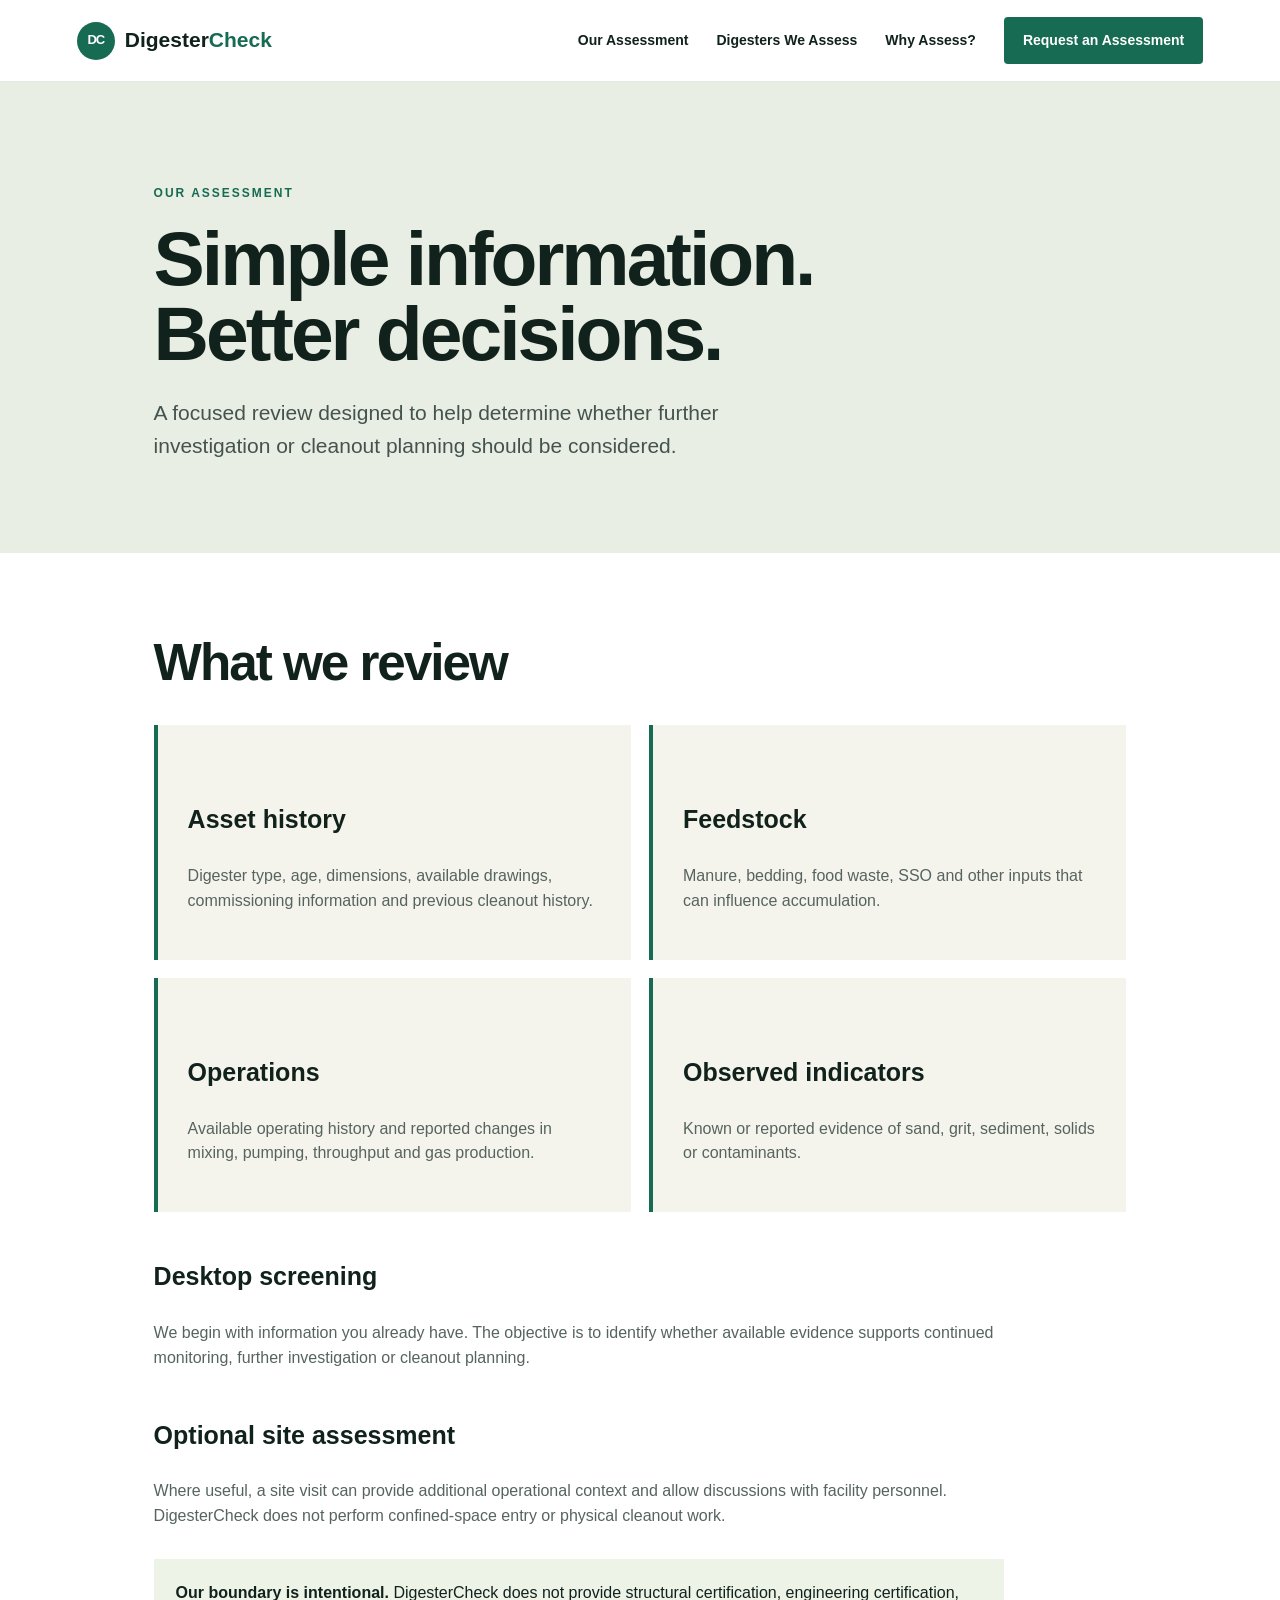
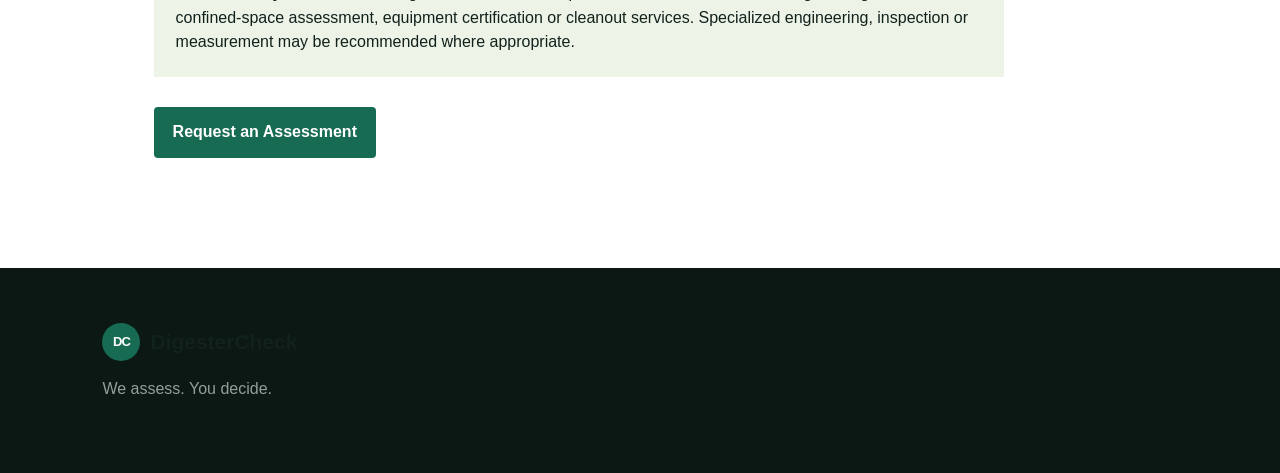
==== assessment.html @ 58076049 "Build DigesterCheck v1 website" ====
<!doctype html><html lang="en"><head><meta charset="utf-8"><meta name="viewport" content="width=device-width,initial-scale=1"><title>Our Assessment | DigesterCheck</title><link rel="stylesheet" href="styles.css"></head><body><header><a class="brand" href="index.html"><span class="mark">DC</span><span>Digester<span>Check</span></span></a><button class="menu">☰</button><nav><a href="assessment.html">Our Assessment</a><a href="digesters.html">Digesters We Assess</a><a href="why.html">Why Assess?</a><a class="navcta" href="request.html">Request an Assessment</a></nav></header><section class="pagehero"><p class="eyebrow">Our Assessment</p><h1>Simple information.<br>Better decisions.</h1><p class="lead">A focused review designed to help determine whether further investigation or cleanout planning should be considered.</p></section><main class="content"><h2>What we review</h2><div class="cards"><div class="card"><h3>Asset history</h3><p>Digester type, age, dimensions, available drawings, commissioning information and previous cleanout history.</p></div><div class="card"><h3>Feedstock</h3><p>Manure, bedding, food waste, SSO and other inputs that can influence accumulation.</p></div><div class="card"><h3>Operations</h3><p>Available operating history and reported changes in mixing, pumping, throughput and gas production.</p></div><div class="card"><h3>Observed indicators</h3><p>Known or reported evidence of sand, grit, sediment, solids or contaminants.</p></div></div><h3>Desktop screening</h3><p>We begin with information you already have. The objective is to identify whether available evidence supports continued monitoring, further investigation or cleanout planning.</p><h3>Optional site assessment</h3><p>Where useful, a site visit can provide additional operational context and allow discussions with facility personnel. DigesterCheck does not perform confined-space entry or physical cleanout work.</p><div class="note"><strong>Our boundary is intentional.</strong> DigesterCheck does not provide structural certification, engineering certification, confined-space assessment, equipment certification or cleanout services. Specialized engineering, inspection or measurement may be recommended where appropriate.</div><a class="btn" href="request.html">Request an Assessment</a></main><footer><div class="brand"><span class="mark">DC</span><span>DigesterCheck</span></div><p>We assess. You decide.</p></footer><script src="script.js"></script></body></html>
---- styles.css ----
:root{--ink:#11221d;--green:#176b52;--lime:#b9d96b;--cream:#f5f4ec;--white:#fff;--muted:#65736e}*{box-sizing:border-box}body{margin:0;font-family:Arial,Helvetica,sans-serif;color:var(--ink);background:var(--cream);line-height:1.55}header{height:82px;display:flex;align-items:center;justify-content:space-between;padding:0 6vw;background:#fff;border-bottom:1px solid #e6e8e3;position:sticky;top:0;z-index:10}.brand{display:flex;align-items:center;gap:10px;font-size:21px;font-weight:800;text-decoration:none;color:var(--ink)}.brand>span:last-child span{color:var(--green)}.mark{display:grid;place-items:center;width:38px;height:38px;border-radius:50%;background:var(--green);color:#fff;font-size:13px;letter-spacing:-1px}nav{display:flex;align-items:center;gap:28px}nav a{color:var(--ink);text-decoration:none;font-size:14px;font-weight:700}.navcta,.btn{background:var(--green);color:#fff!important;padding:13px 19px;border-radius:4px;text-decoration:none;font-weight:700;display:inline-block}.menu{display:none;background:none;border:0;font-size:24px}.hero{min-height:690px;padding:100px 8vw;display:grid;grid-template-columns:1.15fr .85fr;gap:7vw;align-items:center;background:linear-gradient(115deg,#f5f4ec 65%,#e7eddf 65%)}.eyebrow{text-transform:uppercase;letter-spacing:2px;color:var(--green);font-size:12px;font-weight:800}h1{font-size:clamp(46px,6vw,82px);line-height:.98;letter-spacing:-3px;margin:18px 0 26px;max-width:900px}h2{font-size:clamp(32px,4vw,54px);line-height:1.08;letter-spacing:-2px;margin:12px 0 24px}.lead{font-size:21px;max-width:650px;color:#44534e}.actions{display:flex;align-items:center;gap:25px;margin:35px 0}.textlink{font-weight:800;color:var(--ink)}.trust{display:flex;gap:25px;flex-wrap:wrap;color:var(--muted);font-size:13px}.trust span:before{content:"✓";color:var(--green);font-weight:bold;margin-right:7px}.hero-card{background:#fff;padding:32px;box-shadow:0 18px 55px #183b2920}.tank{height:330px;border:8px solid #263e35;border-radius:80px 80px 18px 18px;overflow:hidden;display:flex;flex-direction:column;text-align:center;font-size:11px;font-weight:bold;letter-spacing:1px}.tank div{display:grid;place-items:center}.gas{height:22%;background:#eef3e7}.active{height:55%;background:#c8dfae}.sediment{height:23%;background:#786e55;color:white}.intro{padding:110px 14vw;text-align:center;background:#fff}.intro>p:last-child{max-width:850px;margin:auto;font-size:18px;color:var(--muted)}.grid3{display:grid;grid-template-columns:repeat(3,1fr);padding:70px 8vw 110px;gap:1px}.grid3 article{background:#fff;padding:45px}.grid3 b{color:var(--green)}.grid3 h3{font-size:26px}.band{background:var(--ink);color:#fff;padding:85px 8vw;display:grid;grid-template-columns:1fr 1fr;gap:60px;align-items:center}.band .eyebrow{color:var(--lime)}.tags{display:flex;flex-wrap:wrap;gap:10px}.tags span{border:1px solid #ffffff40;padding:12px 16px;border-radius:30px}.cta{text-align:center;padding:110px 8vw}.cta p:not(.eyebrow){max-width:700px;margin:0 auto 30px;color:var(--muted)}footer{background:#0b1814;color:#dbe2df;padding:55px 8vw}footer p,footer small{color:#91a09b}footer small{display:block;max-width:900px;margin-top:30px}.pagehero{padding:90px 12vw 70px;background:#e9eee4}.content{padding:70px 12vw 110px;background:#fff}.content h3{font-size:25px;margin-top:45px}.content p,.content li{max-width:850px;color:#56645f}.cards{display:grid;grid-template-columns:repeat(2,1fr);gap:18px;margin-top:35px}.card{padding:30px;background:var(--cream);border-left:4px solid var(--green)}form{max-width:850px;display:grid;grid-template-columns:1fr 1fr;gap:18px}.field{display:flex;flex-direction:column;gap:7px}.field.full{grid-column:1/-1}label{font-weight:700;font-size:14px}input,select,textarea{padding:14px;border:1px solid #cfd5d1;background:#fff;font:inherit}textarea{min-height:120px}.note{background:#eef3e7;padding:22px;margin:30px 0;max-width:850px}.form-status{margin-top:15px;font-weight:700}.btnbutton{border:0;cursor:pointer;font-size:15px}@media(max-width:850px){header{padding:0 5vw}.menu{display:block}nav{display:none;position:absolute;top:82px;left:0;right:0;background:#fff;padding:25px;flex-direction:column;align-items:flex-start}nav.open{display:flex}.hero{grid-template-columns:1fr;padding:70px 6vw;background:var(--cream)}.hero-card{max-width:500px}.intro,.content,.pagehero{padding-left:7vw;padding-right:7vw}.grid3,.band{grid-template-columns:1fr}.grid3{padding:50px 6vw}.cards,form{grid-template-columns:1fr}.field.full{grid-column:auto}h1{letter-spacing:-2px}}
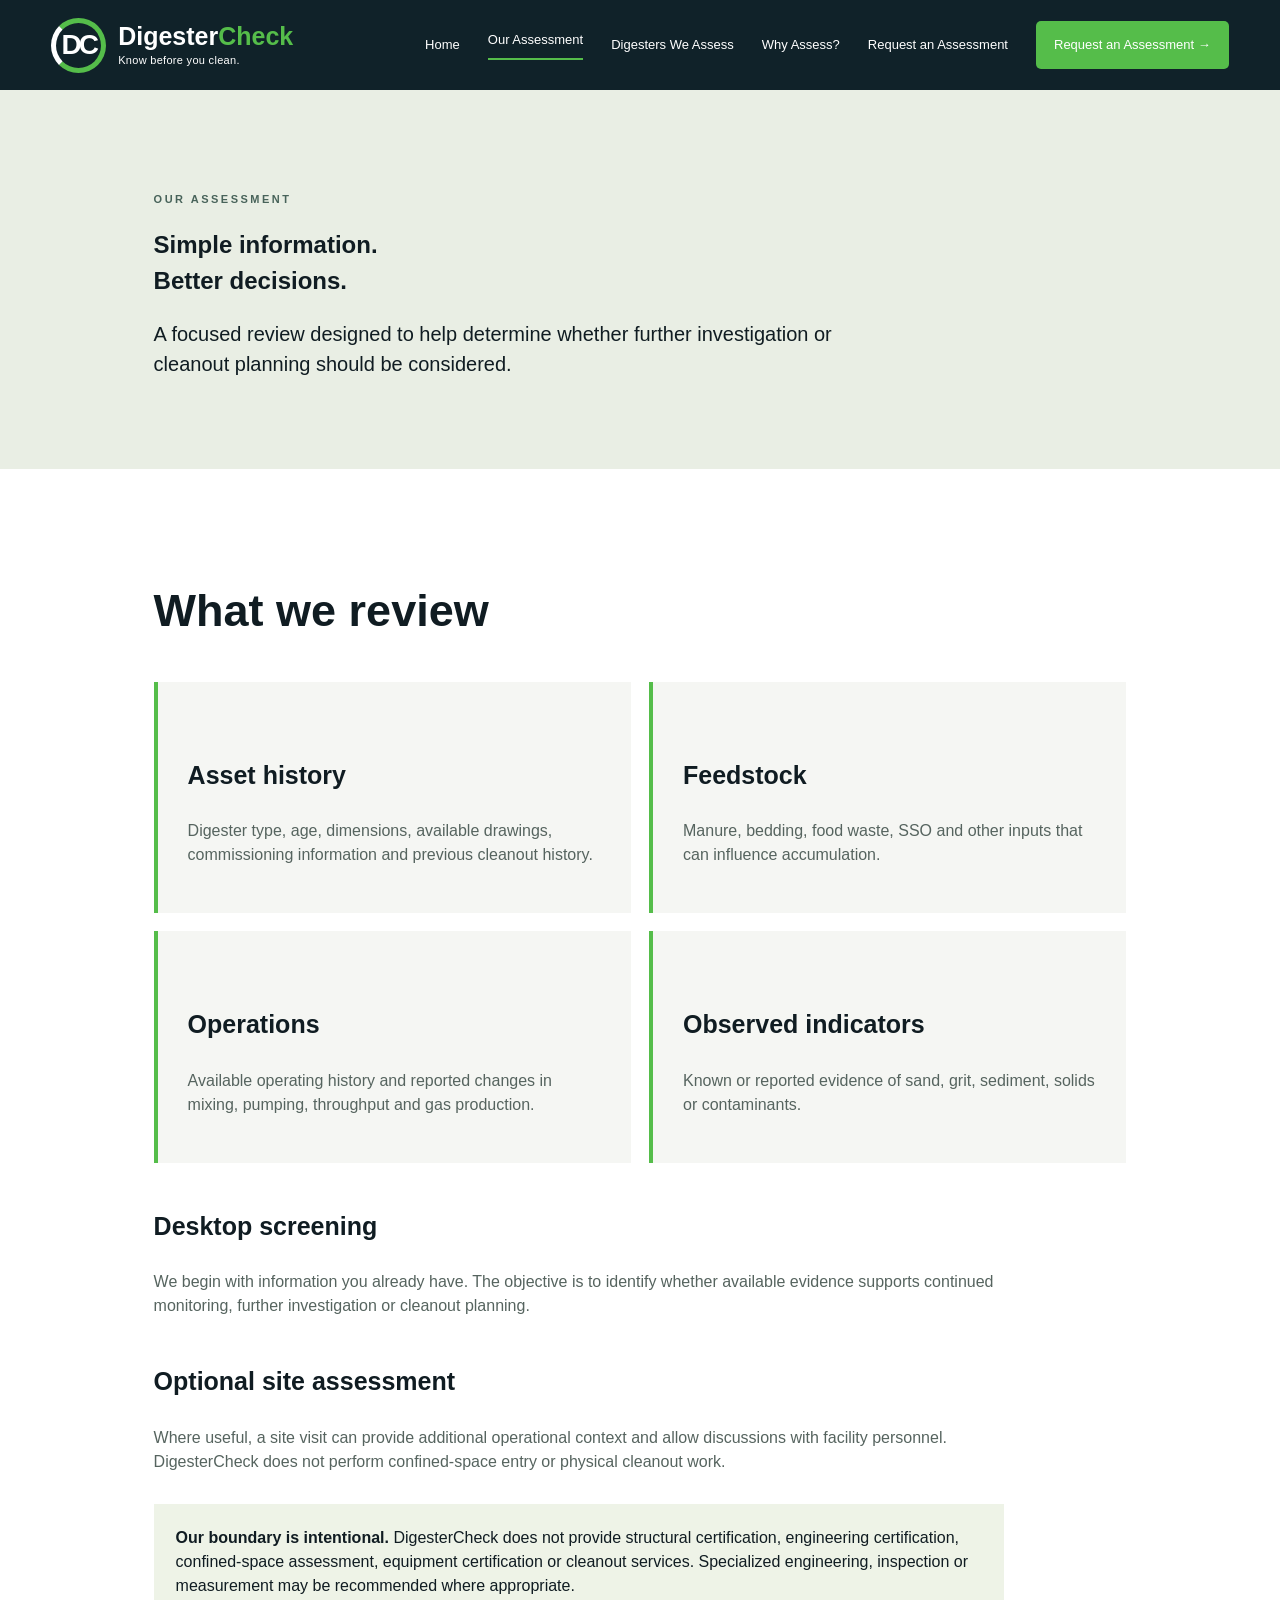
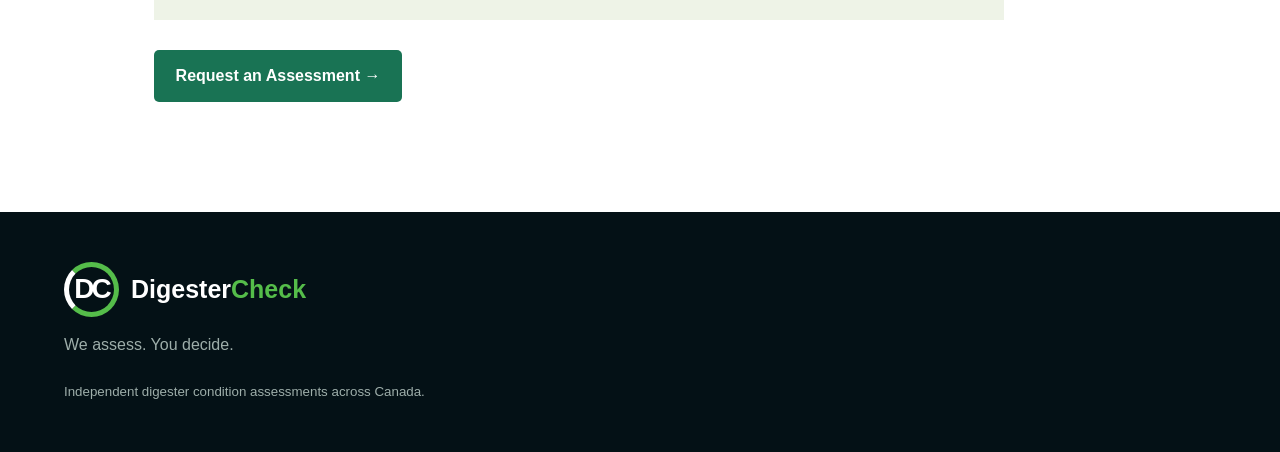
==== commit 076958f1: "Align all pages with DigesterCheck visual system" ====
--- a/assessment.html
+++ b/assessment.html
@@ -1 +1 @@
-<!doctype html><html lang="en"><head><meta charset="utf-8"><meta name="viewport" content="width=device-width,initial-scale=1"><title>Our Assessment | DigesterCheck</title><link rel="stylesheet" href="styles.css"></head><body><header><a class="brand" href="index.html"><span class="mark">DC</span><span>Digester<span>Check</span></span></a><button class="menu">☰</button><nav><a href="assessment.html">Our Assessment</a><a href="digesters.html">Digesters We Assess</a><a href="why.html">Why Assess?</a><a class="navcta" href="request.html">Request an Assessment</a></nav></header><section class="pagehero"><p class="eyebrow">Our Assessment</p><h1>Simple information.<br>Better decisions.</h1><p class="lead">A focused review designed to help determine whether further investigation or cleanout planning should be considered.</p></section><main class="content"><h2>What we review</h2><div class="cards"><div class="card"><h3>Asset history</h3><p>Digester type, age, dimensions, available drawings, commissioning information and previous cleanout history.</p></div><div class="card"><h3>Feedstock</h3><p>Manure, bedding, food waste, SSO and other inputs that can influence accumulation.</p></div><div class="card"><h3>Operations</h3><p>Available operating history and reported changes in mixing, pumping, throughput and gas production.</p></div><div class="card"><h3>Observed indicators</h3><p>Known or reported evidence of sand, grit, sediment, solids or contaminants.</p></div></div><h3>Desktop screening</h3><p>We begin with information you already have. The objective is to identify whether available evidence supports continued monitoring, further investigation or cleanout planning.</p><h3>Optional site assessment</h3><p>Where useful, a site visit can provide additional operational context and allow discussions with facility personnel. DigesterCheck does not perform confined-space entry or physical cleanout work.</p><div class="note"><strong>Our boundary is intentional.</strong> DigesterCheck does not provide structural certification, engineering certification, confined-space assessment, equipment certification or cleanout services. Specialized engineering, inspection or measurement may be recommended where appropriate.</div><a class="btn" href="request.html">Request an Assessment</a></main><footer><div class="brand"><span class="mark">DC</span><span>DigesterCheck</span></div><p>We assess. You decide.</p></footer><script src="script.js"></script></body></html>+<!doctype html><html lang="en"><head><meta charset="utf-8"><meta name="viewport" content="width=device-width,initial-scale=1"><title>Our Assessment | DigesterCheck</title><link rel="stylesheet" href="styles.css"></head><body><header class="top"><a class="brand" href="index.html"><span class="dc">DC</span><span class="brandwords">Digester<span>Check</span><small>Know before you clean.</small></span></a><button class="menu" aria-label="Menu">☰</button><nav><a href="index.html">Home</a><a class="active" href="assessment.html">Our Assessment</a><a href="digesters.html">Digesters We Assess</a><a href="why.html">Why Assess?</a><a href="request.html">Request an Assessment</a><a class="navcta" href="request.html">Request an Assessment →</a></nav></header><section class="pagehero"><p class="eyebrow">Our Assessment</p><h1>Simple information.<br>Better decisions.</h1><p class="lead">A focused review designed to help determine whether further investigation or cleanout planning should be considered.</p></section><main class="content"><h2>What we review</h2><div class="cards"><div class="card"><h3>Asset history</h3><p>Digester type, age, dimensions, available drawings, commissioning information and previous cleanout history.</p></div><div class="card"><h3>Feedstock</h3><p>Manure, bedding, food waste, SSO and other inputs that can influence accumulation.</p></div><div class="card"><h3>Operations</h3><p>Available operating history and reported changes in mixing, pumping, throughput and gas production.</p></div><div class="card"><h3>Observed indicators</h3><p>Known or reported evidence of sand, grit, sediment, solids or contaminants.</p></div></div><h3>Desktop screening</h3><p>We begin with information you already have. The objective is to identify whether available evidence supports continued monitoring, further investigation or cleanout planning.</p><h3>Optional site assessment</h3><p>Where useful, a site visit can provide additional operational context and allow discussions with facility personnel. DigesterCheck does not perform confined-space entry or physical cleanout work.</p><div class="note"><strong>Our boundary is intentional.</strong> DigesterCheck does not provide structural certification, engineering certification, confined-space assessment, equipment certification or cleanout services. Specialized engineering, inspection or measurement may be recommended where appropriate.</div><a class="btn" href="request.html">Request an Assessment →</a></main><footer><div class="brand"><span class="dc">DC</span><span class="brandwords">Digester<span>Check</span></span></div><p>We assess. You decide.</p><small>Independent digester condition assessments across Canada.</small></footer><script src="script.js"></script></body></html>
--- a/styles.css
+++ b/styles.css
@@ -1 +1 @@
-:root{--ink:#11221d;--green:#176b52;--lime:#b9d96b;--cream:#f5f4ec;--white:#fff;--muted:#65736e}*{box-sizing:border-box}body{margin:0;font-family:Arial,Helvetica,sans-serif;color:var(--ink);background:var(--cream);line-height:1.55}header{height:82px;display:flex;align-items:center;justify-content:space-between;padding:0 6vw;background:#fff;border-bottom:1px solid #e6e8e3;position:sticky;top:0;z-index:10}.brand{display:flex;align-items:center;gap:10px;font-size:21px;font-weight:800;text-decoration:none;color:var(--ink)}.brand>span:last-child span{color:var(--green)}.mark{display:grid;place-items:center;width:38px;height:38px;border-radius:50%;background:var(--green);color:#fff;font-size:13px;letter-spacing:-1px}nav{display:flex;align-items:center;gap:28px}nav a{color:var(--ink);text-decoration:none;font-size:14px;font-weight:700}.navcta,.btn{background:var(--green);color:#fff!important;padding:13px 19px;border-radius:4px;text-decoration:none;font-weight:700;display:inline-block}.menu{display:none;background:none;border:0;font-size:24px}.hero{min-height:690px;padding:100px 8vw;display:grid;grid-template-columns:1.15fr .85fr;gap:7vw;align-items:center;background:linear-gradient(115deg,#f5f4ec 65%,#e7eddf 65%)}.eyebrow{text-transform:uppercase;letter-spacing:2px;color:var(--green);font-size:12px;font-weight:800}h1{font-size:clamp(46px,6vw,82px);line-height:.98;letter-spacing:-3px;margin:18px 0 26px;max-width:900px}h2{font-size:clamp(32px,4vw,54px);line-height:1.08;letter-spacing:-2px;margin:12px 0 24px}.lead{font-size:21px;max-width:650px;color:#44534e}.actions{display:flex;align-items:center;gap:25px;margin:35px 0}.textlink{font-weight:800;color:var(--ink)}.trust{display:flex;gap:25px;flex-wrap:wrap;color:var(--muted);font-size:13px}.trust span:before{content:"✓";color:var(--green);font-weight:bold;margin-right:7px}.hero-card{background:#fff;padding:32px;box-shadow:0 18px 55px #183b2920}.tank{height:330px;border:8px solid #263e35;border-radius:80px 80px 18px 18px;overflow:hidden;display:flex;flex-direction:column;text-align:center;font-size:11px;font-weight:bold;letter-spacing:1px}.tank div{display:grid;place-items:center}.gas{height:22%;background:#eef3e7}.active{height:55%;background:#c8dfae}.sediment{height:23%;background:#786e55;color:white}.intro{padding:110px 14vw;text-align:center;background:#fff}.intro>p:last-child{max-width:850px;margin:auto;font-size:18px;color:var(--muted)}.grid3{display:grid;grid-template-columns:repeat(3,1fr);padding:70px 8vw 110px;gap:1px}.grid3 article{background:#fff;padding:45px}.grid3 b{color:var(--green)}.grid3 h3{font-size:26px}.band{background:var(--ink);color:#fff;padding:85px 8vw;display:grid;grid-template-columns:1fr 1fr;gap:60px;align-items:center}.band .eyebrow{color:var(--lime)}.tags{display:flex;flex-wrap:wrap;gap:10px}.tags span{border:1px solid #ffffff40;padding:12px 16px;border-radius:30px}.cta{text-align:center;padding:110px 8vw}.cta p:not(.eyebrow){max-width:700px;margin:0 auto 30px;color:var(--muted)}footer{background:#0b1814;color:#dbe2df;padding:55px 8vw}footer p,footer small{color:#91a09b}footer small{display:block;max-width:900px;margin-top:30px}.pagehero{padding:90px 12vw 70px;background:#e9eee4}.content{padding:70px 12vw 110px;background:#fff}.content h3{font-size:25px;margin-top:45px}.content p,.content li{max-width:850px;color:#56645f}.cards{display:grid;grid-template-columns:repeat(2,1fr);gap:18px;margin-top:35px}.card{padding:30px;background:var(--cream);border-left:4px solid var(--green)}form{max-width:850px;display:grid;grid-template-columns:1fr 1fr;gap:18px}.field{display:flex;flex-direction:column;gap:7px}.field.full{grid-column:1/-1}label{font-weight:700;font-size:14px}input,select,textarea{padding:14px;border:1px solid #cfd5d1;background:#fff;font:inherit}textarea{min-height:120px}.note{background:#eef3e7;padding:22px;margin:30px 0;max-width:850px}.form-status{margin-top:15px;font-weight:700}.btnbutton{border:0;cursor:pointer;font-size:15px}@media(max-width:850px){header{padding:0 5vw}.menu{display:block}nav{display:none;position:absolute;top:82px;left:0;right:0;background:#fff;padding:25px;flex-direction:column;align-items:flex-start}nav.open{display:flex}.hero{grid-template-columns:1fr;padding:70px 6vw;background:var(--cream)}.hero-card{max-width:500px}.intro,.content,.pagehero{padding-left:7vw;padding-right:7vw}.grid3,.band{grid-template-columns:1fr}.grid3{padding:50px 6vw}.cards,form{grid-template-columns:1fr}.field.full{grid-column:auto}h1{letter-spacing:-2px}}+:root{--navy:#071a21;--navy2:#0b252c;--green:#55bd4a;--lime:#71d65e;--ink:#101c22;--muted:#607078;--off:#f5f6f3;--white:#fff}*{box-sizing:border-box}html{scroll-behavior:smooth}body{margin:0;font-family:Arial,Helvetica,sans-serif;color:var(--ink);background:var(--off);line-height:1.5}.top{height:90px;display:flex;align-items:center;justify-content:space-between;padding:0 4vw;background:#071a21f5;color:#fff;position:sticky;top:0;z-index:20}.brand{display:flex;align-items:center;gap:12px;text-decoration:none;color:inherit}.dc{font-weight:900;font-size:28px;letter-spacing:-3px;display:grid;place-items:center;width:55px;height:55px;border:5px solid var(--green);border-left-color:#fff;border-radius:50%}.brandwords{font-size:25px;font-weight:800;line-height:1}.brandwords>span{color:var(--green)}.brandwords small{display:block;font-size:11px;font-weight:400;margin-top:6px;letter-spacing:.3px}.top nav{display:flex;align-items:center;gap:28px}.top nav a{color:#fff;text-decoration:none;font-size:13px}.top nav a.active{border-bottom:2px solid var(--green);padding-bottom:8px}.navcta{background:var(--green);padding:14px 18px;border-radius:5px}.menu{display:none;background:none;color:#fff;border:0;font-size:25px}.photohero{min-height:610px;position:relative;background:linear-gradient(90deg,#06151d 0%,#0c3036bb 42%,#16343a33 68%),url('https://images.unsplash.com/photo-1508514177221-188b1cf16e9d?auto=format&fit=crop&w=2000&q=85') center/cover}.shade{position:absolute;inset:0;background:linear-gradient(90deg,#06171ef2 0%,#06171eaa 48%,#06171e20 78%)}.hero-copy{position:relative;z-index:2;color:#fff;padding:55px 4vw 65px;max-width:900px}.eyebrow{text-transform:uppercase;letter-spacing:2.5px;font-size:11px;font-weight:800;color:#48635a}.eyebrow.light{color:#d7e3df}.hero-copy h1{font-size:clamp(46px,5vw,73px);line-height:1.02;letter-spacing:-2.8px;margin:10px 0 18px}.hero-copy h1 em,.inside h2 em,.process h2 em{color:var(--lime);font-style:normal}.lead{font-size:20px;max-width:720px}.lightlead{color:#f2f5f4}.metrics{display:flex;gap:45px;margin:34px 0}.metrics>div{display:flex;gap:13px;align-items:center;max-width:220px}.metrics i{font-style:normal;border:1px solid #ffffff99;width:48px;height:48px;min-width:48px;border-radius:50%;display:grid;place-items:center;font-size:22px}.metrics p{margin:0}.metrics b{display:block;font-size:13px}.metrics span{display:block;font-size:12px;color:#d5dfdc;margin-top:4px}.actions{display:flex;gap:16px}.btn,.outline{display:inline-block;text-decoration:none;font-weight:800;padding:14px 22px;border-radius:5px}.btn{background:#197354;color:#fff}.btn.bright{background:var(--green)}.outline{color:#fff;border:1px solid #ffffffaa}.inside{background:#fff;padding:55px 4vw;display:grid;grid-template-columns:.8fr 1.25fr 1fr;gap:38px;align-items:center}.inside h2,.process h2,.proof h2{font-size:clamp(32px,3vw,48px);line-height:1.05;letter-spacing:-1.5px;margin:10px 0 20px}.inside-copy>p:not(.eyebrow){color:#45565d}.visual-note{margin-top:28px;padding:20px;background:#edf6e9;display:flex;align-items:center;gap:15px;border-radius:7px}.visual-note span{font-size:30px;color:var(--green)}.cutaway{display:grid;grid-template-columns:1.2fr .8fr;align-items:center;gap:20px}.vessel{height:390px;border:9px solid #89908b;border-radius:50% 50% 8px 8px;overflow:hidden;position:relative;background:#ddd;box-shadow:0 15px 30px #0002}.v-gas{height:24%;background:linear-gradient(#d8d5c6,#827f68)}.v-liquid{height:42%;background:linear-gradient(#6b6d31,#1f2c20);position:relative}.v-liquid span{position:absolute;top:-8px;left:0;right:0;height:13px;background:#a3a33d}.v-solids{height:34%;background:radial-gradient(circle at 30% 20%,#6d5940 0 4%,transparent 5%),radial-gradient(circle at 70% 60%,#806648 0 5%,transparent 6%),#3b3025}.shaft{position:absolute;width:8px;background:#bfc2b9;top:0;bottom:0;left:50%;box-shadow:0 0 3px #000}.labels{display:flex;flex-direction:column;justify-content:space-around;height:360px}.labels div{border-left:2px solid var(--green);padding-left:14px}.labels b,.labels span{display:block}.labels span{font-size:12px;color:var(--muted);margin-top:5px}.condition-grid{display:grid;grid-template-columns:1fr 1fr;gap:10px}.condition{margin:0;background:var(--navy);color:#fff;border-radius:7px;overflow:hidden}.condition div{height:135px;background-size:cover}.condition figcaption{font-size:11px;font-weight:700;padding:9px}.c1 div{background:radial-gradient(ellipse at center,#493c2d,#151a18 60%,#777 61%,#292c2b 67%)}.c2 div{background:radial-gradient(circle,#9a805b 0 5%,transparent 6%),radial-gradient(circle at 70% 40%,#6d5a43 0 6%,transparent 7%),#382f27;background-size:38px 38px,55px 55px}.c3 div{background:repeating-linear-gradient(35deg,#463b2e 0 8px,#77634a 9px 12px,#302a23 13px 18px)}.c4 div{background:radial-gradient(circle,#b8a98c 0 4px,#665e50 5px 8px,#332f2a 9px);background-size:28px 28px}.condition-grid small{grid-column:1/-1;color:#78857f;font-size:9px}.process{background:linear-gradient(100deg,#071a21,#0a2930);color:#fff;padding:45px 4vw;display:grid;grid-template-columns:.8fr 1.5fr;gap:55px}.lime{color:#87d87b}.process-title p:last-child{color:#c5d0cd}.steps{display:grid;grid-template-columns:repeat(4,1fr);gap:28px}.steps article{position:relative}.steps article:not(:last-child):after{content:"›";position:absolute;right:-18px;top:12px;font-size:30px;color:#a5b2ae}.steps span{color:var(--lime);font-weight:800}.steps h3{margin:5px 0}.steps p{font-size:12px;color:#cbd4d1}.proof{text-align:center;padding:90px 6vw}.proof p:not(.eyebrow){color:var(--muted);font-size:18px;margin-bottom:30px}footer{background:#041116;color:#fff;padding:50px 5vw}footer p,footer small{color:#9eaeaa}footer small{display:block;max-width:900px;margin-top:25px}.pagehero{padding:90px 12vw 70px;background:#e9eee4}.content{padding:70px 12vw 110px;background:#fff}.content h2{font-size:45px}.content h3{font-size:25px;margin-top:45px}.content p,.content li{max-width:850px;color:#56645f}.cards{display:grid;grid-template-columns:repeat(2,1fr);gap:18px;margin-top:35px}.card{padding:30px;background:var(--off);border-left:4px solid var(--green)}form{max-width:850px;display:grid;grid-template-columns:1fr 1fr;gap:18px}.field{display:flex;flex-direction:column;gap:7px}.field.full{grid-column:1/-1}label{font-weight:700;font-size:14px}input,select,textarea{padding:14px;border:1px solid #cfd5d1;background:#fff;font:inherit}textarea{min-height:120px}.note{background:#eef3e7;padding:22px;margin:30px 0;max-width:850px}.btnbutton{border:0;cursor:pointer;font-size:15px}.form-status{margin-top:15px}@media(max-width:1050px){.top nav{gap:14px}.top nav .navcta{display:none}.inside{grid-template-columns:1fr 1fr}.condition-grid{grid-column:1/-1;grid-template-columns:repeat(4,1fr)}.process{grid-template-columns:1fr}.metrics{gap:20px}}@media(max-width:760px){.top{padding:0 5vw}.menu{display:block}.top nav{display:none;position:absolute;top:90px;left:0;right:0;background:var(--navy);padding:25px;flex-direction:column;align-items:flex-start}.top nav.open{display:flex}.brandwords{font-size:20px}.photohero{min-height:700px}.hero-copy{padding:50px 6vw}.hero-copy h1{font-size:45px}.metrics{flex-direction:column;gap:15px}.inside{grid-template-columns:1fr;padding:50px 6vw}.cutaway{grid-template-columns:1fr .65fr}.condition-grid{grid-template-columns:1fr 1fr}.process{padding:50px 6vw}.steps{grid-template-columns:1fr 1fr}.steps article:after{display:none}.pagehero,.content{padding-left:7vw;padding-right:7vw}.cards,form{grid-template-columns:1fr}.field.full{grid-column:auto}}
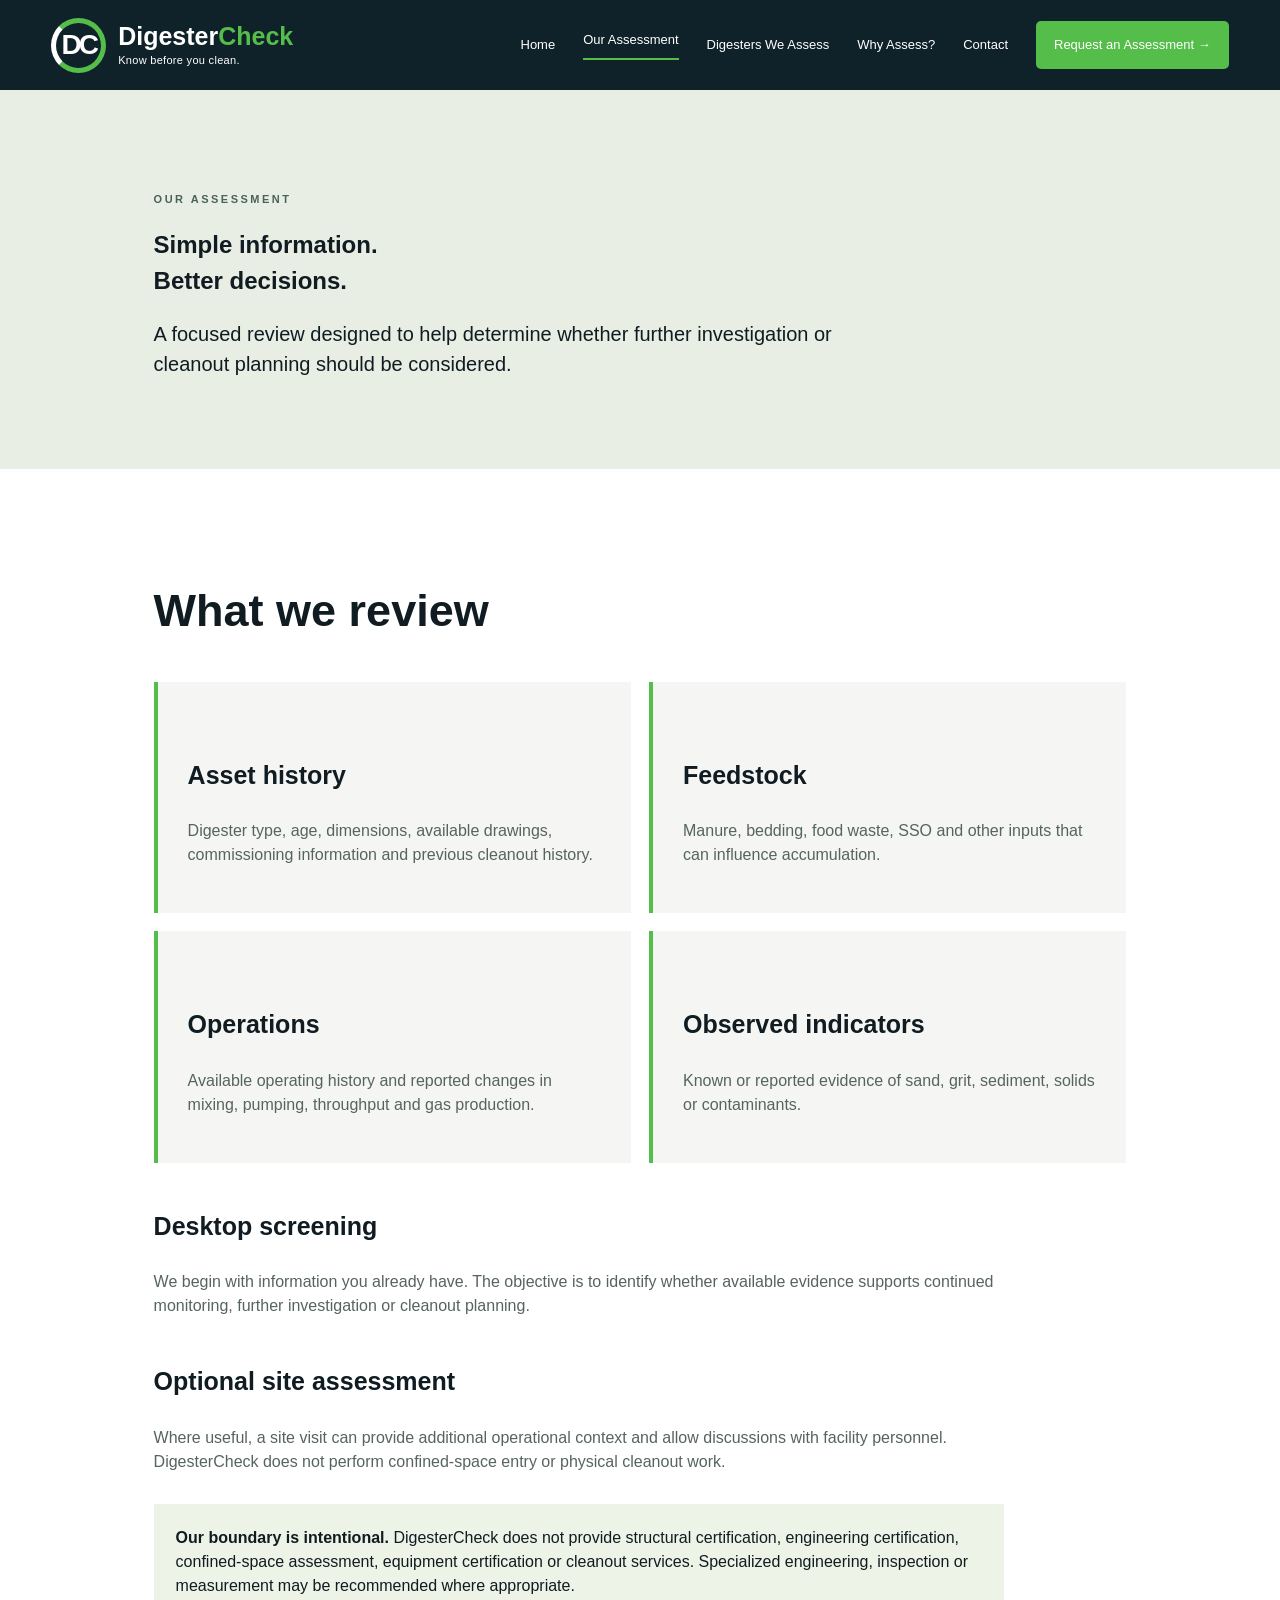
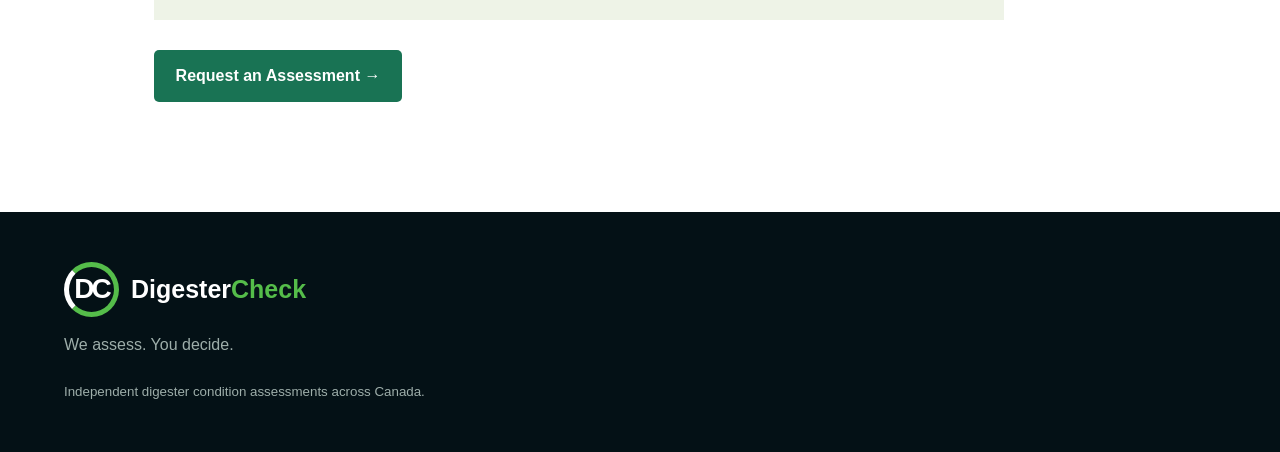
==== commit 56e5dc1c: "Add Contact navigation and independent positioning" ====
--- a/assessment.html
+++ b/assessment.html
@@ -1 +1 @@
-<!doctype html><html lang="en"><head><meta charset="utf-8"><meta name="viewport" content="width=device-width,initial-scale=1"><title>Our Assessment | DigesterCheck</title><link rel="stylesheet" href="styles.css"></head><body><header class="top"><a class="brand" href="index.html"><span class="dc">DC</span><span class="brandwords">Digester<span>Check</span><small>Know before you clean.</small></span></a><button class="menu" aria-label="Menu">☰</button><nav><a href="index.html">Home</a><a class="active" href="assessment.html">Our Assessment</a><a href="digesters.html">Digesters We Assess</a><a href="why.html">Why Assess?</a><a href="request.html">Request an Assessment</a><a class="navcta" href="request.html">Request an Assessment →</a></nav></header><section class="pagehero"><p class="eyebrow">Our Assessment</p><h1>Simple information.<br>Better decisions.</h1><p class="lead">A focused review designed to help determine whether further investigation or cleanout planning should be considered.</p></section><main class="content"><h2>What we review</h2><div class="cards"><div class="card"><h3>Asset history</h3><p>Digester type, age, dimensions, available drawings, commissioning information and previous cleanout history.</p></div><div class="card"><h3>Feedstock</h3><p>Manure, bedding, food waste, SSO and other inputs that can influence accumulation.</p></div><div class="card"><h3>Operations</h3><p>Available operating history and reported changes in mixing, pumping, throughput and gas production.</p></div><div class="card"><h3>Observed indicators</h3><p>Known or reported evidence of sand, grit, sediment, solids or contaminants.</p></div></div><h3>Desktop screening</h3><p>We begin with information you already have. The objective is to identify whether available evidence supports continued monitoring, further investigation or cleanout planning.</p><h3>Optional site assessment</h3><p>Where useful, a site visit can provide additional operational context and allow discussions with facility personnel. DigesterCheck does not perform confined-space entry or physical cleanout work.</p><div class="note"><strong>Our boundary is intentional.</strong> DigesterCheck does not provide structural certification, engineering certification, confined-space assessment, equipment certification or cleanout services. Specialized engineering, inspection or measurement may be recommended where appropriate.</div><a class="btn" href="request.html">Request an Assessment →</a></main><footer><div class="brand"><span class="dc">DC</span><span class="brandwords">Digester<span>Check</span></span></div><p>We assess. You decide.</p><small>Independent digester condition assessments across Canada.</small></footer><script src="script.js"></script></body></html>+<!doctype html><html lang="en"><head><meta charset="utf-8"><meta name="viewport" content="width=device-width,initial-scale=1"><title>Our Assessment | DigesterCheck</title><link rel="stylesheet" href="styles.css"></head><body><header class="top"><a class="brand" href="index.html"><span class="dc">DC</span><span class="brandwords">Digester<span>Check</span><small>Know before you clean.</small></span></a><button class="menu" aria-label="Menu">☰</button><nav><a href="index.html">Home</a><a class="active" href="assessment.html">Our Assessment</a><a href="digesters.html">Digesters We Assess</a><a href="why.html">Why Assess?</a><a href="contact.html">Contact</a><a class="navcta" href="request.html">Request an Assessment →</a></nav></header><section class="pagehero"><p class="eyebrow">Our Assessment</p><h1>Simple information.<br>Better decisions.</h1><p class="lead">A focused review designed to help determine whether further investigation or cleanout planning should be considered.</p></section><main class="content"><h2>What we review</h2><div class="cards"><div class="card"><h3>Asset history</h3><p>Digester type, age, dimensions, available drawings, commissioning information and previous cleanout history.</p></div><div class="card"><h3>Feedstock</h3><p>Manure, bedding, food waste, SSO and other inputs that can influence accumulation.</p></div><div class="card"><h3>Operations</h3><p>Available operating history and reported changes in mixing, pumping, throughput and gas production.</p></div><div class="card"><h3>Observed indicators</h3><p>Known or reported evidence of sand, grit, sediment, solids or contaminants.</p></div></div><h3>Desktop screening</h3><p>We begin with information you already have. The objective is to identify whether available evidence supports continued monitoring, further investigation or cleanout planning.</p><h3>Optional site assessment</h3><p>Where useful, a site visit can provide additional operational context and allow discussions with facility personnel. DigesterCheck does not perform confined-space entry or physical cleanout work.</p><div class="note"><strong>Our boundary is intentional.</strong> DigesterCheck does not provide structural certification, engineering certification, confined-space assessment, equipment certification or cleanout services. Specialized engineering, inspection or measurement may be recommended where appropriate.</div><a class="btn" href="request.html">Request an Assessment →</a></main><footer><div class="brand"><span class="dc">DC</span><span class="brandwords">Digester<span>Check</span></span></div><p>We assess. You decide.</p><small>Independent digester condition assessments across Canada.</small></footer><script src="script.js"></script></body></html>
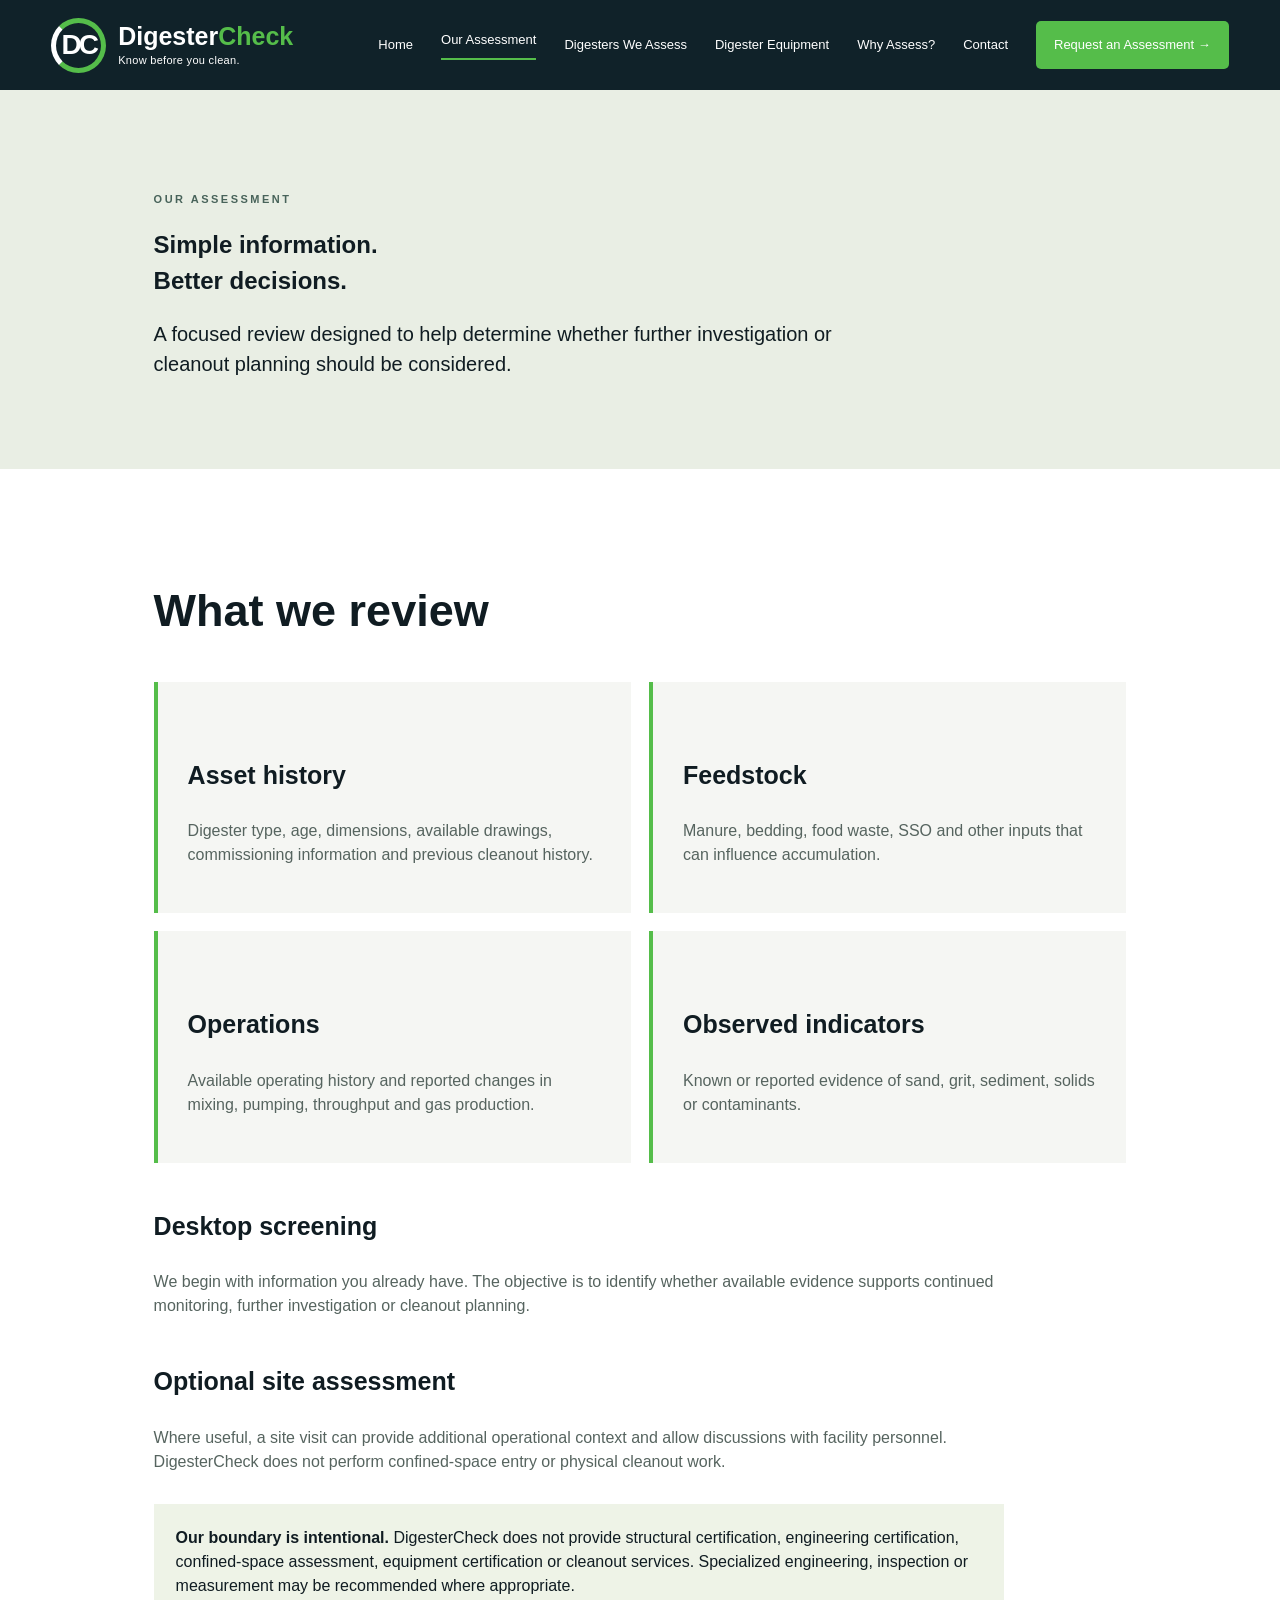
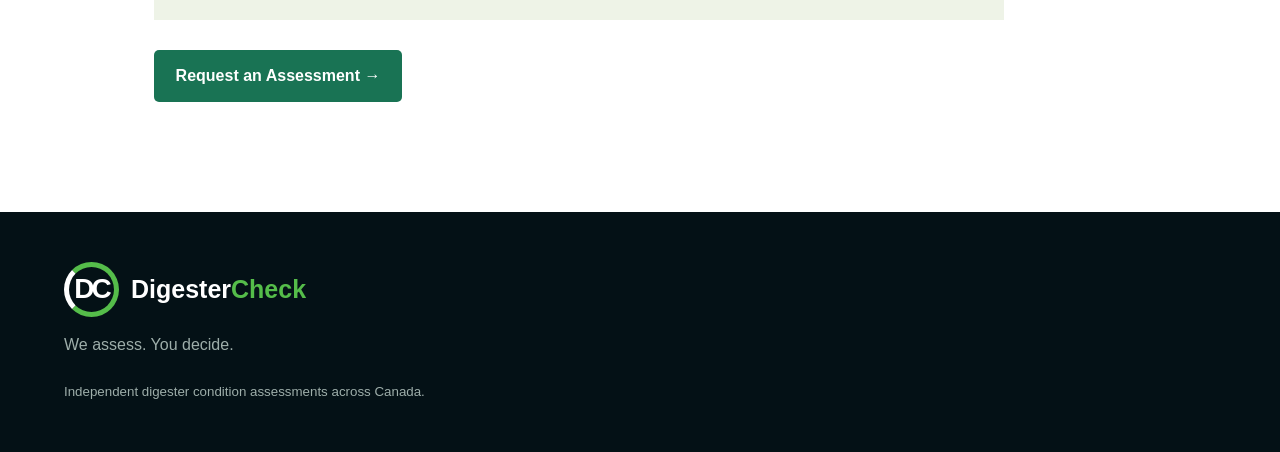
==== commit f0cbf3ba: "Add Digester Equipment navigation and clarify independent positioning" ====
--- a/assessment.html
+++ b/assessment.html
@@ -1 +1 @@
-<!doctype html><html lang="en"><head><meta charset="utf-8"><meta name="viewport" content="width=device-width,initial-scale=1"><title>Our Assessment | DigesterCheck</title><link rel="stylesheet" href="styles.css"></head><body><header class="top"><a class="brand" href="index.html"><span class="dc">DC</span><span class="brandwords">Digester<span>Check</span><small>Know before you clean.</small></span></a><button class="menu" aria-label="Menu">☰</button><nav><a href="index.html">Home</a><a class="active" href="assessment.html">Our Assessment</a><a href="digesters.html">Digesters We Assess</a><a href="why.html">Why Assess?</a><a href="contact.html">Contact</a><a class="navcta" href="request.html">Request an Assessment →</a></nav></header><section class="pagehero"><p class="eyebrow">Our Assessment</p><h1>Simple information.<br>Better decisions.</h1><p class="lead">A focused review designed to help determine whether further investigation or cleanout planning should be considered.</p></section><main class="content"><h2>What we review</h2><div class="cards"><div class="card"><h3>Asset history</h3><p>Digester type, age, dimensions, available drawings, commissioning information and previous cleanout history.</p></div><div class="card"><h3>Feedstock</h3><p>Manure, bedding, food waste, SSO and other inputs that can influence accumulation.</p></div><div class="card"><h3>Operations</h3><p>Available operating history and reported changes in mixing, pumping, throughput and gas production.</p></div><div class="card"><h3>Observed indicators</h3><p>Known or reported evidence of sand, grit, sediment, solids or contaminants.</p></div></div><h3>Desktop screening</h3><p>We begin with information you already have. The objective is to identify whether available evidence supports continued monitoring, further investigation or cleanout planning.</p><h3>Optional site assessment</h3><p>Where useful, a site visit can provide additional operational context and allow discussions with facility personnel. DigesterCheck does not perform confined-space entry or physical cleanout work.</p><div class="note"><strong>Our boundary is intentional.</strong> DigesterCheck does not provide structural certification, engineering certification, confined-space assessment, equipment certification or cleanout services. Specialized engineering, inspection or measurement may be recommended where appropriate.</div><a class="btn" href="request.html">Request an Assessment →</a></main><footer><div class="brand"><span class="dc">DC</span><span class="brandwords">Digester<span>Check</span></span></div><p>We assess. You decide.</p><small>Independent digester condition assessments across Canada.</small></footer><script src="script.js"></script></body></html>+<!doctype html><html lang="en"><head><meta charset="utf-8"><meta name="viewport" content="width=device-width,initial-scale=1"><title>Our Assessment | DigesterCheck</title><link rel="stylesheet" href="styles.css"></head><body><header class="top"><a class="brand" href="index.html"><span class="dc">DC</span><span class="brandwords">Digester<span>Check</span><small>Know before you clean.</small></span></a><button class="menu" aria-label="Menu">☰</button><nav><a href="index.html">Home</a><a class="active" href="assessment.html">Our Assessment</a><a href="digesters.html">Digesters We Assess</a><a href="equipment.html">Digester Equipment</a><a href="why.html">Why Assess?</a><a href="contact.html">Contact</a><a class="navcta" href="request.html">Request an Assessment →</a></nav></header><section class="pagehero"><p class="eyebrow">Our Assessment</p><h1>Simple information.<br>Better decisions.</h1><p class="lead">A focused review designed to help determine whether further investigation or cleanout planning should be considered.</p></section><main class="content"><h2>What we review</h2><div class="cards"><div class="card"><h3>Asset history</h3><p>Digester type, age, dimensions, available drawings, commissioning information and previous cleanout history.</p></div><div class="card"><h3>Feedstock</h3><p>Manure, bedding, food waste, SSO and other inputs that can influence accumulation.</p></div><div class="card"><h3>Operations</h3><p>Available operating history and reported changes in mixing, pumping, throughput and gas production.</p></div><div class="card"><h3>Observed indicators</h3><p>Known or reported evidence of sand, grit, sediment, solids or contaminants.</p></div></div><h3>Desktop screening</h3><p>We begin with information you already have. The objective is to identify whether available evidence supports continued monitoring, further investigation or cleanout planning.</p><h3>Optional site assessment</h3><p>Where useful, a site visit can provide additional operational context and allow discussions with facility personnel. DigesterCheck does not perform confined-space entry or physical cleanout work.</p><div class="note"><strong>Our boundary is intentional.</strong> DigesterCheck does not provide structural certification, engineering certification, confined-space assessment, equipment certification or cleanout services. Specialized engineering, inspection or measurement may be recommended where appropriate.</div><a class="btn" href="request.html">Request an Assessment →</a></main><footer><div class="brand"><span class="dc">DC</span><span class="brandwords">Digester<span>Check</span></span></div><p>We assess. You decide.</p><small>Independent digester condition assessments across Canada.</small></footer><script src="script.js"></script></body></html>
--- a/styles.css
+++ b/styles.css
@@ -1 +1 @@
-:root{--navy:#071a21;--navy2:#0b252c;--green:#55bd4a;--lime:#71d65e;--ink:#101c22;--muted:#607078;--off:#f5f6f3;--white:#fff}*{box-sizing:border-box}html{scroll-behavior:smooth}body{margin:0;font-family:Arial,Helvetica,sans-serif;color:var(--ink);background:var(--off);line-height:1.5}.top{height:90px;display:flex;align-items:center;justify-content:space-between;padding:0 4vw;background:#071a21f5;color:#fff;position:sticky;top:0;z-index:20}.brand{display:flex;align-items:center;gap:12px;text-decoration:none;color:inherit}.dc{font-weight:900;font-size:28px;letter-spacing:-3px;display:grid;place-items:center;width:55px;height:55px;border:5px solid var(--green);border-left-color:#fff;border-radius:50%}.brandwords{font-size:25px;font-weight:800;line-height:1}.brandwords>span{color:var(--green)}.brandwords small{display:block;font-size:11px;font-weight:400;margin-top:6px;letter-spacing:.3px}.top nav{display:flex;align-items:center;gap:28px}.top nav a{color:#fff;text-decoration:none;font-size:13px}.top nav a.active{border-bottom:2px solid var(--green);padding-bottom:8px}.navcta{background:var(--green);padding:14px 18px;border-radius:5px}.menu{display:none;background:none;color:#fff;border:0;font-size:25px}.photohero{min-height:610px;position:relative;background:linear-gradient(90deg,#06151d 0%,#0c3036bb 42%,#16343a33 68%),url('https://images.unsplash.com/photo-1508514177221-188b1cf16e9d?auto=format&fit=crop&w=2000&q=85') center/cover}.shade{position:absolute;inset:0;background:linear-gradient(90deg,#06171ef2 0%,#06171eaa 48%,#06171e20 78%)}.hero-copy{position:relative;z-index:2;color:#fff;padding:55px 4vw 65px;max-width:900px}.eyebrow{text-transform:uppercase;letter-spacing:2.5px;font-size:11px;font-weight:800;color:#48635a}.eyebrow.light{color:#d7e3df}.hero-copy h1{font-size:clamp(46px,5vw,73px);line-height:1.02;letter-spacing:-2.8px;margin:10px 0 18px}.hero-copy h1 em,.inside h2 em,.process h2 em{color:var(--lime);font-style:normal}.lead{font-size:20px;max-width:720px}.lightlead{color:#f2f5f4}.metrics{display:flex;gap:45px;margin:34px 0}.metrics>div{display:flex;gap:13px;align-items:center;max-width:220px}.metrics i{font-style:normal;border:1px solid #ffffff99;width:48px;height:48px;min-width:48px;border-radius:50%;display:grid;place-items:center;font-size:22px}.metrics p{margin:0}.metrics b{display:block;font-size:13px}.metrics span{display:block;font-size:12px;color:#d5dfdc;margin-top:4px}.actions{display:flex;gap:16px}.btn,.outline{display:inline-block;text-decoration:none;font-weight:800;padding:14px 22px;border-radius:5px}.btn{background:#197354;color:#fff}.btn.bright{background:var(--green)}.outline{color:#fff;border:1px solid #ffffffaa}.inside{background:#fff;padding:55px 4vw;display:grid;grid-template-columns:.8fr 1.25fr 1fr;gap:38px;align-items:center}.inside h2,.process h2,.proof h2{font-size:clamp(32px,3vw,48px);line-height:1.05;letter-spacing:-1.5px;margin:10px 0 20px}.inside-copy>p:not(.eyebrow){color:#45565d}.visual-note{margin-top:28px;padding:20px;background:#edf6e9;display:flex;align-items:center;gap:15px;border-radius:7px}.visual-note span{font-size:30px;color:var(--green)}.cutaway{display:grid;grid-template-columns:1.2fr .8fr;align-items:center;gap:20px}.vessel{height:390px;border:9px solid #89908b;border-radius:50% 50% 8px 8px;overflow:hidden;position:relative;background:#ddd;box-shadow:0 15px 30px #0002}.v-gas{height:24%;background:linear-gradient(#d8d5c6,#827f68)}.v-liquid{height:42%;background:linear-gradient(#6b6d31,#1f2c20);position:relative}.v-liquid span{position:absolute;top:-8px;left:0;right:0;height:13px;background:#a3a33d}.v-solids{height:34%;background:radial-gradient(circle at 30% 20%,#6d5940 0 4%,transparent 5%),radial-gradient(circle at 70% 60%,#806648 0 5%,transparent 6%),#3b3025}.shaft{position:absolute;width:8px;background:#bfc2b9;top:0;bottom:0;left:50%;box-shadow:0 0 3px #000}.labels{display:flex;flex-direction:column;justify-content:space-around;height:360px}.labels div{border-left:2px solid var(--green);padding-left:14px}.labels b,.labels span{display:block}.labels span{font-size:12px;color:var(--muted);margin-top:5px}.condition-grid{display:grid;grid-template-columns:1fr 1fr;gap:10px}.condition{margin:0;background:var(--navy);color:#fff;border-radius:7px;overflow:hidden}.condition div{height:135px;background-size:cover}.condition figcaption{font-size:11px;font-weight:700;padding:9px}.c1 div{background:radial-gradient(ellipse at center,#493c2d,#151a18 60%,#777 61%,#292c2b 67%)}.c2 div{background:radial-gradient(circle,#9a805b 0 5%,transparent 6%),radial-gradient(circle at 70% 40%,#6d5a43 0 6%,transparent 7%),#382f27;background-size:38px 38px,55px 55px}.c3 div{background:repeating-linear-gradient(35deg,#463b2e 0 8px,#77634a 9px 12px,#302a23 13px 18px)}.c4 div{background:radial-gradient(circle,#b8a98c 0 4px,#665e50 5px 8px,#332f2a 9px);background-size:28px 28px}.condition-grid small{grid-column:1/-1;color:#78857f;font-size:9px}.process{background:linear-gradient(100deg,#071a21,#0a2930);color:#fff;padding:45px 4vw;display:grid;grid-template-columns:.8fr 1.5fr;gap:55px}.lime{color:#87d87b}.process-title p:last-child{color:#c5d0cd}.steps{display:grid;grid-template-columns:repeat(4,1fr);gap:28px}.steps article{position:relative}.steps article:not(:last-child):after{content:"›";position:absolute;right:-18px;top:12px;font-size:30px;color:#a5b2ae}.steps span{color:var(--lime);font-weight:800}.steps h3{margin:5px 0}.steps p{font-size:12px;color:#cbd4d1}.proof{text-align:center;padding:90px 6vw}.proof p:not(.eyebrow){color:var(--muted);font-size:18px;margin-bottom:30px}footer{background:#041116;color:#fff;padding:50px 5vw}footer p,footer small{color:#9eaeaa}footer small{display:block;max-width:900px;margin-top:25px}.pagehero{padding:90px 12vw 70px;background:#e9eee4}.content{padding:70px 12vw 110px;background:#fff}.content h2{font-size:45px}.content h3{font-size:25px;margin-top:45px}.content p,.content li{max-width:850px;color:#56645f}.cards{display:grid;grid-template-columns:repeat(2,1fr);gap:18px;margin-top:35px}.card{padding:30px;background:var(--off);border-left:4px solid var(--green)}form{max-width:850px;display:grid;grid-template-columns:1fr 1fr;gap:18px}.field{display:flex;flex-direction:column;gap:7px}.field.full{grid-column:1/-1}label{font-weight:700;font-size:14px}input,select,textarea{padding:14px;border:1px solid #cfd5d1;background:#fff;font:inherit}textarea{min-height:120px}.note{background:#eef3e7;padding:22px;margin:30px 0;max-width:850px}.btnbutton{border:0;cursor:pointer;font-size:15px}.form-status{margin-top:15px}@media(max-width:1050px){.top nav{gap:14px}.top nav .navcta{display:none}.inside{grid-template-columns:1fr 1fr}.condition-grid{grid-column:1/-1;grid-template-columns:repeat(4,1fr)}.process{grid-template-columns:1fr}.metrics{gap:20px}}@media(max-width:760px){.top{padding:0 5vw}.menu{display:block}.top nav{display:none;position:absolute;top:90px;left:0;right:0;background:var(--navy);padding:25px;flex-direction:column;align-items:flex-start}.top nav.open{display:flex}.brandwords{font-size:20px}.photohero{min-height:700px}.hero-copy{padding:50px 6vw}.hero-copy h1{font-size:45px}.metrics{flex-direction:column;gap:15px}.inside{grid-template-columns:1fr;padding:50px 6vw}.cutaway{grid-template-columns:1fr .65fr}.condition-grid{grid-template-columns:1fr 1fr}.process{padding:50px 6vw}.steps{grid-template-columns:1fr 1fr}.steps article:after{display:none}.pagehero,.content{padding-left:7vw;padding-right:7vw}.cards,form{grid-template-columns:1fr}.field.full{grid-column:auto}}+:root{--navy:#071a21;--navy2:#0b252c;--green:#55bd4a;--lime:#71d65e;--ink:#101c22;--muted:#607078;--off:#f5f6f3;--white:#fff}*{box-sizing:border-box}html{scroll-behavior:smooth}body{margin:0;font-family:Arial,Helvetica,sans-serif;color:var(--ink);background:var(--off);line-height:1.5}.top{height:90px;display:flex;align-items:center;justify-content:space-between;padding:0 4vw;background:#071a21f5;color:#fff;position:sticky;top:0;z-index:20}.brand{display:flex;align-items:center;gap:12px;text-decoration:none;color:inherit}.dc{font-weight:900;font-size:28px;letter-spacing:-3px;display:grid;place-items:center;width:55px;height:55px;border:5px solid var(--green);border-left-color:#fff;border-radius:50%}.brandwords{font-size:25px;font-weight:800;line-height:1}.brandwords>span{color:var(--green)}.brandwords small{display:block;font-size:11px;font-weight:400;margin-top:6px;letter-spacing:.3px}.top nav{display:flex;align-items:center;gap:28px}.top nav a{color:#fff;text-decoration:none;font-size:13px}.top nav a.active{border-bottom:2px solid var(--green);padding-bottom:8px}.navcta{background:var(--green);padding:14px 18px;border-radius:5px}.menu{display:none;background:none;color:#fff;border:0;font-size:25px}.photohero{min-height:610px;position:relative;background:linear-gradient(90deg,#06151d 0%,#0c3036bb 42%,#16343a33 68%),url('https://images.unsplash.com/photo-1508514177221-188b1cf16e9d?auto=format&fit=crop&w=2000&q=85') center/cover}.shade{position:absolute;inset:0;background:linear-gradient(90deg,#06171ef2 0%,#06171eaa 48%,#06171e20 78%)}.hero-copy{position:relative;z-index:2;color:#fff;padding:55px 4vw 65px;max-width:900px}.eyebrow{text-transform:uppercase;letter-spacing:2.5px;font-size:11px;font-weight:800;color:#48635a}.eyebrow.light{color:#d7e3df}.hero-copy h1{font-size:clamp(46px,5vw,73px);line-height:1.02;letter-spacing:-2.8px;margin:10px 0 18px}.hero-copy h1 em,.inside h2 em,.process h2 em{color:var(--lime);font-style:normal}.lead{font-size:20px;max-width:720px}.lightlead{color:#f2f5f4}.metrics{display:flex;gap:45px;margin:34px 0}.metrics>div{display:flex;gap:13px;align-items:center;max-width:220px}.metrics i{font-style:normal;border:1px solid #ffffff99;width:48px;height:48px;min-width:48px;border-radius:50%;display:grid;place-items:center;font-size:22px}.metrics p{margin:0}.metrics b{display:block;font-size:13px}.metrics span{display:block;font-size:12px;color:#d5dfdc;margin-top:4px}.actions{display:flex;gap:16px}.btn,.outline{display:inline-block;text-decoration:none;font-weight:800;padding:14px 22px;border-radius:5px}.btn{background:#197354;color:#fff}.btn.bright{background:var(--green)}.outline{color:#fff;border:1px solid #ffffffaa}.inside{background:#fff;padding:55px 4vw;display:grid;grid-template-columns:.8fr 1.25fr 1fr;gap:38px;align-items:center}.inside h2,.process h2,.proof h2{font-size:clamp(32px,3vw,48px);line-height:1.05;letter-spacing:-1.5px;margin:10px 0 20px}.inside-copy>p:not(.eyebrow){color:#45565d}.visual-note{margin-top:28px;padding:20px;background:#edf6e9;display:flex;align-items:center;gap:15px;border-radius:7px}.visual-note span{font-size:30px;color:var(--green)}.cutaway{display:grid;grid-template-columns:1.2fr .8fr;align-items:center;gap:20px}.vessel{height:390px;border:9px solid #89908b;border-radius:50% 50% 8px 8px;overflow:hidden;position:relative;background:#ddd;box-shadow:0 15px 30px #0002}.v-gas{height:24%;background:linear-gradient(#d8d5c6,#827f68)}.v-liquid{height:42%;background:linear-gradient(#6b6d31,#1f2c20);position:relative}.v-liquid span{position:absolute;top:-8px;left:0;right:0;height:13px;background:#a3a33d}.v-solids{height:34%;background:radial-gradient(circle at 30% 20%,#6d5940 0 4%,transparent 5%),radial-gradient(circle at 70% 60%,#806648 0 5%,transparent 6%),#3b3025}.shaft{position:absolute;width:8px;background:#bfc2b9;top:0;bottom:0;left:50%;box-shadow:0 0 3px #000}.labels{display:flex;flex-direction:column;justify-content:space-around;height:360px}.labels div{border-left:2px solid var(--green);padding-left:14px}.labels b,.labels span{display:block}.labels span{font-size:12px;color:var(--muted);margin-top:5px}.condition-grid{display:grid;grid-template-columns:1fr 1fr;gap:10px}.condition{margin:0;background:var(--navy);color:#fff;border-radius:7px;overflow:hidden}.condition div{height:135px;background-size:cover}.condition figcaption{font-size:11px;font-weight:700;padding:9px}.c1 div{background:radial-gradient(ellipse at center,#493c2d,#151a18 60%,#777 61%,#292c2b 67%)}.c2 div{background:radial-gradient(circle,#9a805b 0 5%,transparent 6%),radial-gradient(circle at 70% 40%,#6d5a43 0 6%,transparent 7%),#382f27;background-size:38px 38px,55px 55px}.c3 div{background:repeating-linear-gradient(35deg,#463b2e 0 8px,#77634a 9px 12px,#302a23 13px 18px)}.c4 div{background:radial-gradient(circle,#b8a98c 0 4px,#665e50 5px 8px,#332f2a 9px);background-size:28px 28px}.condition-grid small{grid-column:1/-1;color:#78857f;font-size:9px}.process{background:linear-gradient(100deg,#071a21,#0a2930);color:#fff;padding:45px 4vw;display:grid;grid-template-columns:.8fr 1.5fr;gap:55px}.lime{color:#87d87b}.process-title p:last-child{color:#c5d0cd}.steps{display:grid;grid-template-columns:repeat(4,1fr);gap:28px}.steps article{position:relative}.steps article:not(:last-child):after{content:"›";position:absolute;right:-18px;top:12px;font-size:30px;color:#a5b2ae}.steps span{color:var(--lime);font-weight:800}.steps h3{margin:5px 0}.steps p{font-size:12px;color:#cbd4d1}.proof{text-align:center;padding:90px 6vw}.proof p:not(.eyebrow){color:var(--muted);font-size:18px;margin-bottom:30px}footer{background:#041116;color:#fff;padding:50px 5vw}footer p,footer small{color:#9eaeaa}footer small{display:block;max-width:900px;margin-top:25px}.pagehero{padding:90px 12vw 70px;background:#e9eee4}.content{padding:70px 12vw 110px;background:#fff}.content h2{font-size:45px}.content h3{font-size:25px;margin-top:45px}.content p,.content li{max-width:850px;color:#56645f}.cards{display:grid;grid-template-columns:repeat(2,1fr);gap:18px;margin-top:35px}.card{padding:30px;background:var(--off);border-left:4px solid var(--green)}form{max-width:850px;display:grid;grid-template-columns:1fr 1fr;gap:18px}.field{display:flex;flex-direction:column;gap:7px}.field.full{grid-column:1/-1}label{font-weight:700;font-size:14px}input,select,textarea{padding:14px;border:1px solid #cfd5d1;background:#fff;font:inherit}textarea{min-height:120px}.note{background:#eef3e7;padding:22px;margin:30px 0;max-width:850px}.btnbutton{border:0;cursor:pointer;font-size:15px}.form-status{margin-top:15px}@media(max-width:1050px){.top nav{gap:14px}.top nav .navcta{display:none}.inside{grid-template-columns:1fr 1fr}.condition-grid{grid-column:1/-1;grid-template-columns:repeat(4,1fr)}.process{grid-template-columns:1fr}.metrics{gap:20px}}@media(max-width:760px){.top{padding:0 5vw}.menu{display:block}.top nav{display:none;position:absolute;top:90px;left:0;right:0;background:var(--navy);padding:25px;flex-direction:column;align-items:flex-start}.top nav.open{display:flex}.brandwords{font-size:20px}.photohero{min-height:700px}.hero-copy{padding:50px 6vw}.hero-copy h1{font-size:45px}.metrics{flex-direction:column;gap:15px}.inside{grid-template-columns:1fr;padding:50px 6vw}.cutaway{grid-template-columns:1fr .65fr}.condition-grid{grid-template-columns:1fr 1fr}.process{padding:50px 6vw}.steps{grid-template-columns:1fr 1fr}.steps article:after{display:none}.pagehero,.content{padding-left:7vw;padding-right:7vw}.cards,form{grid-template-columns:1fr}.field.full{grid-column:auto}}.independent{background:#0b252c;color:#fff;padding:60px 8vw;display:grid;grid-template-columns:.75fr 1.25fr;gap:70px;align-items:center}.independent h2{font-size:42px;margin:8px 0}.independent>p{color:#c7d2cf;font-size:18px;max-width:780px}.contact-layout{display:grid;grid-template-columns:1.5fr .7fr;gap:65px}.contact-layout .note{grid-column:1/-1}.contact-side{background:var(--navy);color:#fff;padding:38px;align-self:start}.contact-side h3{font-size:28px}.contact-side p{color:#c8d3d0}.form-intro{max-width:850px;margin-bottom:38px}.form-intro h2{margin-bottom:10px}.digester-visuals{margin:70px 0}.type-grid{display:grid;grid-template-columns:repeat(3,1fr);gap:20px;margin-top:30px}.type-card{background:var(--off);overflow:hidden}.type-card h3,.type-card p{padding-left:24px;padding-right:24px}.type-card h3{margin-top:22px}.type-card p{padding-bottom:22px;font-size:14px}.type-art{height:210px;position:relative;overflow:hidden;background:#d9e2d4}.plugflow{background:linear-gradient(#b6d6e5 0 44%,#7ba15f 45% 60%,#765c3e 61%)}.plugflow:before{content:"";position:absolute;left:8%;right:8%;bottom:35px;height:72px;background:#1a2322;border-radius:50% 50% 8px 8px;box-shadow:inset 0 -20px #54432f}.plugflow i{position:relative;display:inline-block;width:8px;height:95px;background:#5d6562;margin:76px 0 0 23%}.flow-arrow{position:absolute;z-index:2;bottom:52px;left:18%;right:18%;color:#7bdc64;font-size:38px;letter-spacing:80px}.lagoon{background:linear-gradient(#b8d9e6 0 38%,#8eb06c 39% 55%,#70583c 56%)}.lagoon-cover{position:absolute;left:7%;right:7%;bottom:24px;height:100px;background:linear-gradient(165deg,#17282a,#071719);border-radius:50% 50% 12px 12px;box-shadow:0 12px 18px #0005}.lagoon-gas{position:absolute;bottom:62px;left:42%;color:#86dc70;font-size:11px;font-weight:bold}.cstr{background:linear-gradient(#bddbe5 0 45%,#8eaf70 46% 100%)}.cstr:before{content:"";position:absolute;width:150px;height:150px;border:9px solid #8b9692;border-radius:50% 50% 8px 8px;background:linear-gradient(#d8d0aa 0 25%,#4f5d35 26% 72%,#4a3828 73%);left:50%;bottom:8px;transform:translateX(-50%)}.mixer{position:absolute;z-index:2;width:6px;height:120px;background:#c6ccc8;left:50%;bottom:23px}.bottomsolids{position:absolute;z-index:3;width:132px;height:24px;background:#473426;left:50%;bottom:17px;transform:translateX(-50%);border-radius:0 0 5px 5px}.visual-disclaimer{display:block;color:#7b8883;margin-top:15px}.hrt{background:linear-gradient(105deg,#071a21,#0b3035);color:#fff;padding:50px;display:grid;grid-template-columns:1.4fr .6fr;gap:60px;align-items:center;margin:60px 0}.hrt p{color:#cad5d2!important}.formula{display:flex;align-items:center;gap:12px;margin:25px 0;flex-wrap:wrap}.formula span{background:#ffffff12;border:1px solid #ffffff30;padding:12px 15px;border-radius:4px;font-size:13px}.formula b{color:var(--lime);font-size:22px}.hrt-tank{height:300px;border:8px solid #8e9995;border-radius:48% 48% 8px 8px;overflow:hidden;display:flex;flex-direction:column;justify-content:flex-end;text-align:center}.hrt-active{height:62%;background:#506a40;display:grid;place-items:center}.hrt-loss{height:28%;background:#493829;display:grid;place-items:center}.hrt-loss span{font-size:11px;display:block}.hrt-tank b{font-size:12px;letter-spacing:1px}@media(max-width:1050px){.type-grid{grid-template-columns:1fr 1fr}.contact-layout{grid-template-columns:1fr}.independent{grid-template-columns:1fr}.hrt{grid-template-columns:1fr .45fr}}@media(max-width:760px){.type-grid{grid-template-columns:1fr}.hrt{grid-template-columns:1fr;padding:30px}.hrt-tank{max-width:300px;width:100%;margin:auto}.independent{padding:50px 7vw}.contact-layout{display:block}.contact-side{margin-top:40px}}.type-photo{height:230px;position:relative;overflow:hidden;background:#dfe5df}.type-photo img{width:100%;height:100%;object-fit:cover;display:block;transition:transform .45s ease}.type-card:hover .type-photo img{transform:scale(1.035)}.type-photo:after{content:"";position:absolute;inset:45% 0 0;background:linear-gradient(transparent,#06171ecf)}.type-photo span{position:absolute;z-index:2;left:18px;bottom:14px;color:#fff;font-size:10px;font-weight:800;letter-spacing:1.4px}.type-card{box-shadow:0 8px 24px #071a2110}.hp-field{position:absolute!important;left:-9999px!important;width:1px!important;height:1px!important;overflow:hidden!important}.form-status.success{margin-top:16px;padding:13px 15px;background:#edf7ea;border-left:4px solid var(--green);color:#214d2a;font-weight:700}.form-status.error{margin-top:16px;padding:13px 15px;background:#fff0ee;border-left:4px solid #b74b3e;color:#6b2620;font-weight:700}
